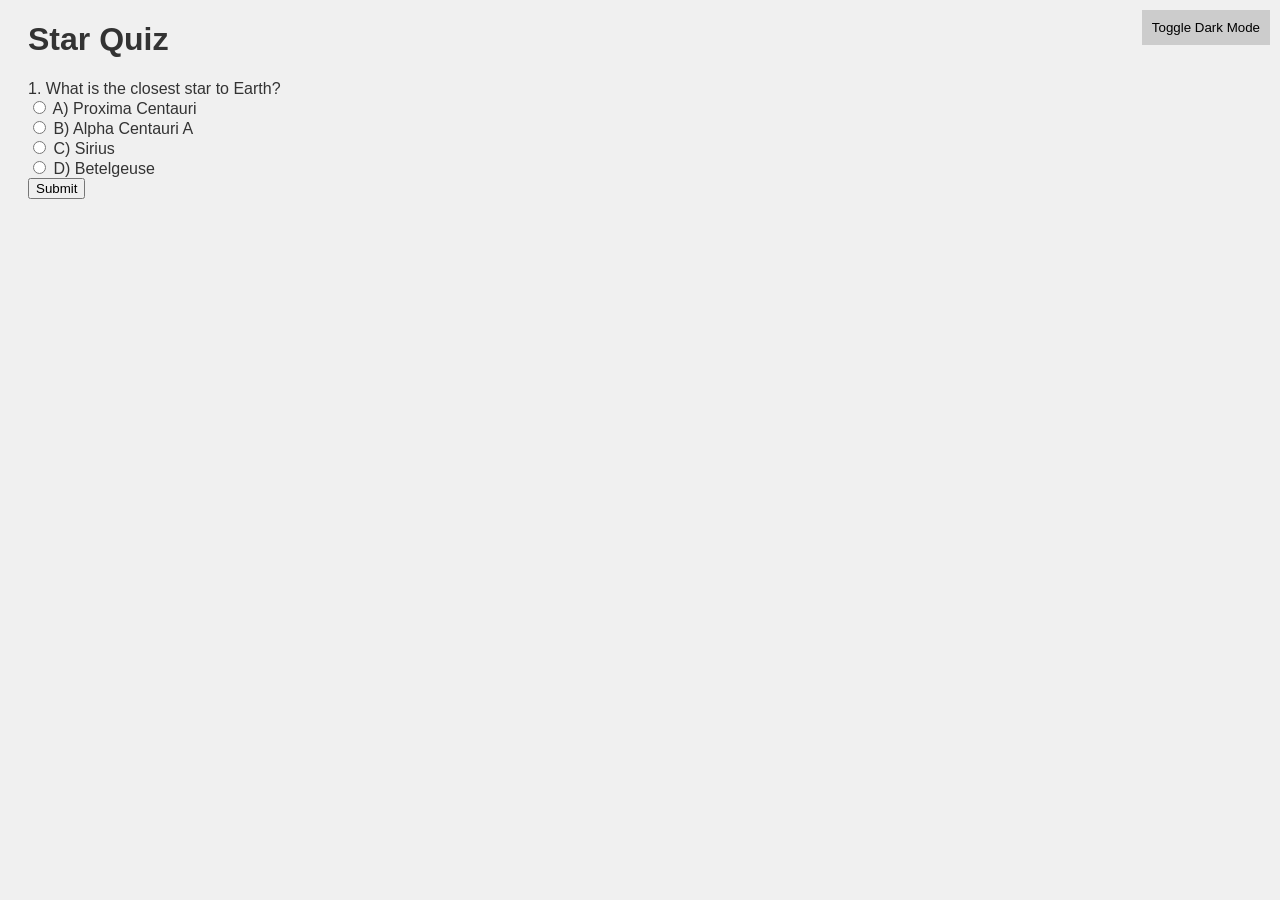
==== index.html @ 3e87122b "Restore original quiz with dark mode toggle in index.html" ====
<!DOCTYPE html>
<html lang="en">
<head>
    <meta charset="UTF-8">
    <meta name="viewport" content="width=device-width, initial-scale=1.0">
    <title>Star Quiz</title>
    <style>
        body {
            font-family: Arial, sans-serif;
            background-color: #f0f0f0;
            color: #333;
            transition: background-color 0.3s, color 0.3s;
        }
        .dark-mode {
            background-color: #1a1a1a;
            color: #e8e8e8;
        }
        .toggle {
            position: fixed;
            top: 10px;
            right: 10px;
            background-color: #ccc;
            border: none;
            padding: 10px;
            cursor: pointer;
        }
        .quiz-container {
            margin: 20px;
        }
    </style>
</head>
<body>
    <button class="toggle" onclick="toggleMode()">Toggle Dark Mode</button>
    <div class="quiz-container">
        <h1>Star Quiz</h1>
        <form id="quiz-form">
            <div>
                <label for="q1">1. What is the closest star to Earth?</label><br>
                <input type="radio" name="q1" value="a"> A) Proxima Centauri<br>
                <input type="radio" name="q1" value="b"> B) Alpha Centauri A<br>
                <input type="radio" name="q1" value="c"> C) Sirius<br>
                <input type="radio" name="q1" value="d"> D) Betelgeuse<br>
            </div>
            <!-- Additional 19 questions go here -->
            <input type="submit" value="Submit">
        </form>
        <div id="score-container" style="display:none;"></div>
    </div>
    <script>
        function toggleMode() {
            document.body.classList.toggle('dark-mode');
        }
        document.getElementById('quiz-form').onsubmit = function(event) {
            event.preventDefault();
            // Scoring logic goes here
            const score = 0; // Placeholder for actual score
            document.getElementById('score-container').innerText = `Your score: ${score}`;
            document.getElementById('score-container').style.display = 'block';
        };
    </script>
</body>
</html>
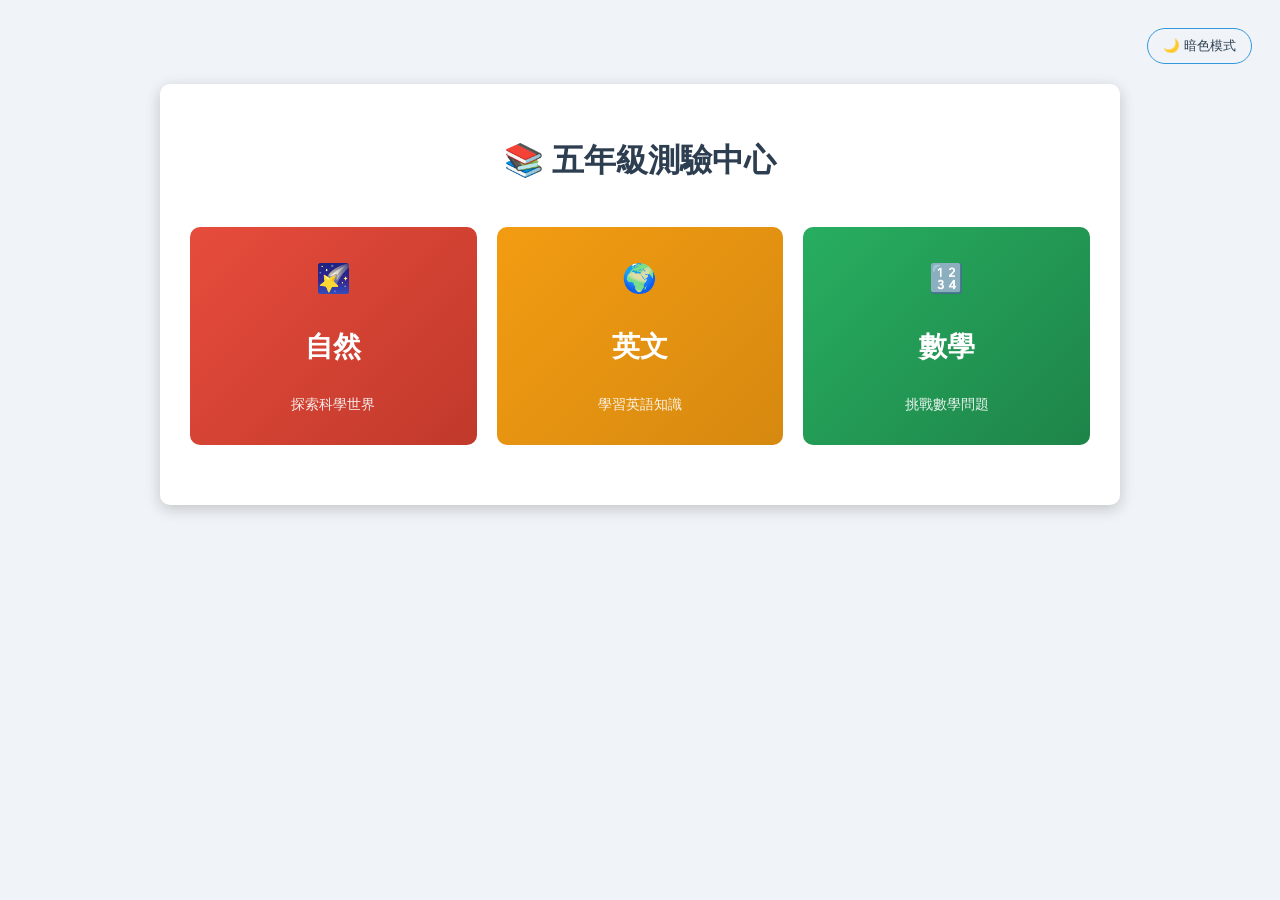
==== commit cf11c093: "Update index.html to create main page for subjects index" ====
--- a/index.html
+++ b/index.html
@@ -1,62 +1,163 @@
 <!DOCTYPE html>
-<html lang="en">
+<html lang="zh-Hant">
 <head>
     <meta charset="UTF-8">
     <meta name="viewport" content="width=device-width, initial-scale=1.0">
-    <title>Star Quiz</title>
+    <title>五年級測驗中心</title>
     <style>
-        body {
-            font-family: Arial, sans-serif;
-            background-color: #f0f0f0;
-            color: #333;
-            transition: background-color 0.3s, color 0.3s;
+        :root {
+            --bg-color: #f0f4f8;
+            --container-bg: #ffffff;
+            --text-color: #2c3e50;
+            --btn-bg: #3498db;
+            --science-color: #e74c3c;
+            --english-color: #f39c12;
+            --math-color: #27ae60;
         }
-        .dark-mode {
-            background-color: #1a1a1a;
-            color: #e8e8e8;
+
+        [data-theme='dark'] {
+            --bg-color: #1a1a2e;
+            --container-bg: #16213e;
+            --text-color: #e0e0e0;
+            --btn-bg: #0077b6;
+            --science-color: #ff4d4d;
+            --english-color: #ffb84d;
+            --math-color: #4ade80;
         }
-        .toggle {
-            position: fixed;
-            top: 10px;
-            right: 10px;
-            background-color: #ccc;
-            border: none;
-            padding: 10px;
+
+        body { 
+            font-family: "Microsoft JhengHei", sans-serif; 
+            background-color: var(--bg-color); 
+            color: var(--text-color);
+            padding: 20px; 
+            line-height: 1.6; 
+            transition: all 0.3s ease;
+        }
+
+        .theme-toggle { 
+            text-align: right; 
+            margin-bottom: 20px; 
+        }
+
+        #themeBtn { 
+            padding: 8px 15px; 
+            cursor: pointer; 
+            border-radius: 20px; 
+            border: 1px solid var(--btn-bg); 
+            background: transparent; 
+            color: var(--text-color); 
+        }
+
+        .container { 
+            max-width: 900px; 
+            margin: auto; 
+            background: var(--container-bg); 
+            padding: 30px; 
+            border-radius: 10px; 
+            box-shadow: 0 4px 15px rgba(0,0,0,0.2); 
+        }
+
+        h1 { 
+            text-align: center; 
+            color: var(--text-color); 
+            margin-bottom: 40px;
+        }
+
+        .subjects-grid {
+            display: grid;
+            grid-template-columns: repeat(auto-fit, minmax(250px, 1fr));
+            gap: 20px;
+            margin-bottom: 30px;
+        }
+
+        .subject-card {
+            padding: 30px;
+            border-radius: 10px;
+            text-align: center;
+            color: white;
+            text-decoration: none;
+            transition: transform 0.3s, box-shadow 0.3s;
             cursor: pointer;
         }
-        .quiz-container {
-            margin: 20px;
+
+        .subject-card:hover {
+            transform: translateY(-5px);
+            box-shadow: 0 8px 20px rgba(0,0,0,0.3);
+        }
+
+        .science-card {
+            background: linear-gradient(135deg, var(--science-color), #c0392b);
+        }
+
+        .english-card {
+            background: linear-gradient(135deg, var(--english-color), #d68910);
+        }
+
+        .math-card {
+            background: linear-gradient(135deg, var(--math-color), #1e8449);
+        }
+
+        .subject-card h2 {
+            margin-top: 0;
+            font-size: 28px;
+        }
+
+        .subject-card p {
+            margin: 10px 0 0 0;
+            font-size: 14px;
+            opacity: 0.9;
         }
     </style>
 </head>
 <body>
-    <button class="toggle" onclick="toggleMode()">Toggle Dark Mode</button>
-    <div class="quiz-container">
-        <h1>Star Quiz</h1>
-        <form id="quiz-form">
-            <div>
-                <label for="q1">1. What is the closest star to Earth?</label><br>
-                <input type="radio" name="q1" value="a"> A) Proxima Centauri<br>
-                <input type="radio" name="q1" value="b"> B) Alpha Centauri A<br>
-                <input type="radio" name="q1" value="c"> C) Sirius<br>
-                <input type="radio" name="q1" value="d"> D) Betelgeuse<br>
-            </div>
-            <!-- Additional 19 questions go here -->
-            <input type="submit" value="Submit">
-        </form>
-        <div id="score-container" style="display:none;"></div>
+
+<div class="theme-toggle">
+    <button id="themeBtn" onclick="toggleTheme()">🌙 暗色模式</button>
+</div>
+
+<div class="container">
+    <h1>📚 五年級測驗中心</h1>
+    
+    <div class="subjects-grid">
+        <a href="science.html" class="subject-card science-card">
+            <h2>🌠</h2>
+            <h2>自然</h2>
+            <p>探索科學世界</p>
+        </a>
+        
+        <a href="english.html" class="subject-card english-card">
+            <h2>🌍</h2>
+            <h2>英文</h2>
+            <p>學習英語知識</p>
+        </a>
+        
+        <a href="math.html" class="subject-card math-card">
+            <h2>🔢</h2>
+            <h2>數學</h2>
+            <p>挑戰數學問題</p>
+        </a>
     </div>
-    <script>
-        function toggleMode() {
-            document.body.classList.toggle('dark-mode');
-        }
-        document.getElementById('quiz-form').onsubmit = function(event) {
-            event.preventDefault();
-            // Scoring logic goes here
-            const score = 0; // Placeholder for actual score
-            document.getElementById('score-container').innerText = `Your score: ${score}`;
-            document.getElementById('score-container').style.display = 'block';
-        };
-    </script>
+</div>
+
+<script>
+    function toggleTheme() {
+        const html = document.documentElement;
+        const btn = document.getElementById('themeBtn');
+        const currentTheme = html.getAttribute('data-theme');
+        const newTheme = currentTheme === 'dark' ? 'light' : 'dark';
+        
+        html.setAttribute('data-theme', newTheme);
+        btn.textContent = newTheme === 'dark' ? '☀️ 亮色模式' : '🌙 暗色模式';
+        localStorage.setItem('theme', newTheme);
+    }
+
+    window.addEventListener('DOMContentLoaded', function() {
+        const savedTheme = localStorage.getItem('theme') || 'light';
+        document.documentElement.setAttribute('data-theme', savedTheme);
+        const btn = document.getElementById('themeBtn');
+        if (savedTheme === 'dark') btn.textContent = '☀️ 亮色模式';
+    });
+</script>
+
 </body>
 </html>
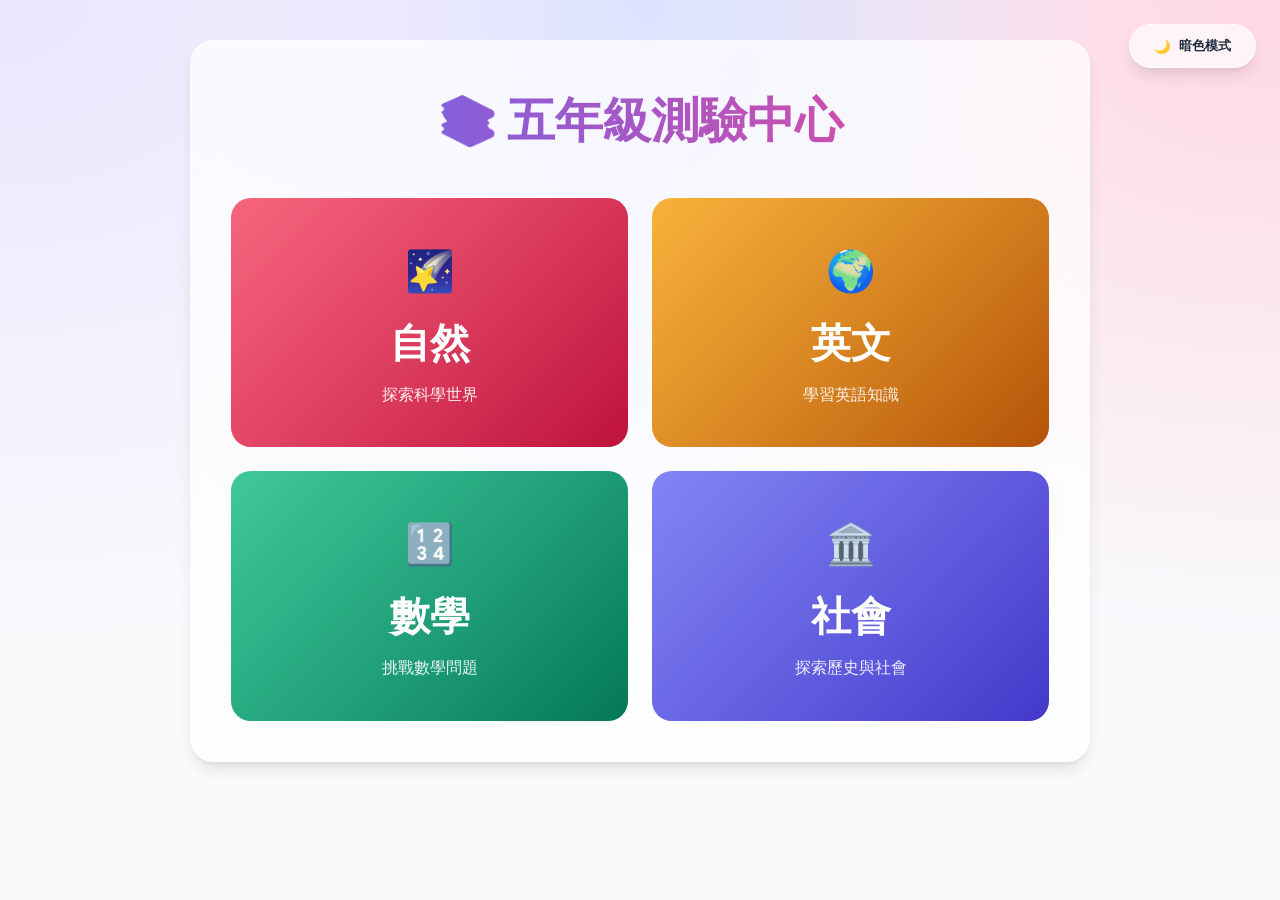
==== commit 01cf9921: "Add Society category with Unit 2 quiz and Math Unit 3 quiz with history tracking" ====
--- a/index.html
+++ b/index.html
@@ -4,115 +4,12 @@
     <meta charset="UTF-8">
     <meta name="viewport" content="width=device-width, initial-scale=1.0">
     <title>五年級測驗中心</title>
-    <style>
-        :root {
-            --bg-color: #f0f4f8;
-            --container-bg: #ffffff;
-            --text-color: #2c3e50;
-            --btn-bg: #3498db;
-            --science-color: #e74c3c;
-            --english-color: #f39c12;
-            --math-color: #27ae60;
-        }
-
-        [data-theme='dark'] {
-            --bg-color: #1a1a2e;
-            --container-bg: #16213e;
-            --text-color: #e0e0e0;
-            --btn-bg: #0077b6;
-            --science-color: #ff4d4d;
-            --english-color: #ffb84d;
-            --math-color: #4ade80;
-        }
-
-        body { 
-            font-family: "Microsoft JhengHei", sans-serif; 
-            background-color: var(--bg-color); 
-            color: var(--text-color);
-            padding: 20px; 
-            line-height: 1.6; 
-            transition: all 0.3s ease;
-        }
-
-        .theme-toggle { 
-            text-align: right; 
-            margin-bottom: 20px; 
-        }
-
-        #themeBtn { 
-            padding: 8px 15px; 
-            cursor: pointer; 
-            border-radius: 20px; 
-            border: 1px solid var(--btn-bg); 
-            background: transparent; 
-            color: var(--text-color); 
-        }
-
-        .container { 
-            max-width: 900px; 
-            margin: auto; 
-            background: var(--container-bg); 
-            padding: 30px; 
-            border-radius: 10px; 
-            box-shadow: 0 4px 15px rgba(0,0,0,0.2); 
-        }
-
-        h1 { 
-            text-align: center; 
-            color: var(--text-color); 
-            margin-bottom: 40px;
-        }
-
-        .subjects-grid {
-            display: grid;
-            grid-template-columns: repeat(auto-fit, minmax(250px, 1fr));
-            gap: 20px;
-            margin-bottom: 30px;
-        }
-
-        .subject-card {
-            padding: 30px;
-            border-radius: 10px;
-            text-align: center;
-            color: white;
-            text-decoration: none;
-            transition: transform 0.3s, box-shadow 0.3s;
-            cursor: pointer;
-        }
-
-        .subject-card:hover {
-            transform: translateY(-5px);
-            box-shadow: 0 8px 20px rgba(0,0,0,0.3);
-        }
-
-        .science-card {
-            background: linear-gradient(135deg, var(--science-color), #c0392b);
-        }
-
-        .english-card {
-            background: linear-gradient(135deg, var(--english-color), #d68910);
-        }
-
-        .math-card {
-            background: linear-gradient(135deg, var(--math-color), #1e8449);
-        }
-
-        .subject-card h2 {
-            margin-top: 0;
-            font-size: 28px;
-        }
-
-        .subject-card p {
-            margin: 10px 0 0 0;
-            font-size: 14px;
-            opacity: 0.9;
-        }
-    </style>
+    <link rel="stylesheet" href="style.css">
 </head>
 <body>
 
 <div class="theme-toggle">
-    <button id="themeBtn" onclick="toggleTheme()">🌙 暗色模式</button>
+    <button id="themeBtn" onclick="toggleTheme()"><span>🌙</span> 暗色模式</button>
 </div>
 
 <div class="container">
@@ -136,6 +33,12 @@
             <h2>數學</h2>
             <p>挑戰數學問題</p>
         </a>
+
+        <a href="society.html" class="subject-card society-card">
+            <h2>🏛️</h2>
+            <h2>社會</h2>
+            <p>探索歷史與社會</p>
+        </a>
     </div>
 </div>
 
@@ -147,7 +50,7 @@
         const newTheme = currentTheme === 'dark' ? 'light' : 'dark';
         
         html.setAttribute('data-theme', newTheme);
-        btn.textContent = newTheme === 'dark' ? '☀️ 亮色模式' : '🌙 暗色模式';
+        btn.innerHTML = newTheme === 'dark' ? '<span>☀️</span> 亮色模式' : '<span>🌙</span> 暗色模式';
         localStorage.setItem('theme', newTheme);
     }
 
@@ -155,7 +58,7 @@
         const savedTheme = localStorage.getItem('theme') || 'light';
         document.documentElement.setAttribute('data-theme', savedTheme);
         const btn = document.getElementById('themeBtn');
-        if (savedTheme === 'dark') btn.textContent = '☀️ 亮色模式';
+        if (savedTheme === 'dark') btn.innerHTML = '<span>☀️</span> 亮色模式';
     });
 </script>
 
--- a/style.css
+++ b/style.css
@@ -0,0 +1,258 @@
+@import url('https://fonts.googleapis.com/css2?family=Inter:wght@400;500;600;700&family=Outfit:wght@400;600;800&display=swap');
+
+/* Modern Design Tokens */
+:root {
+    /* Color Palette */
+    --accent-primary: #6366f1; /* Indigo */
+    --accent-secondary: #ec4899; /* Pink */
+    --accent-success: #10b981; /* Emerald */
+    --accent-warning: #f59e0b; /* Amber */
+    --accent-danger: #ef4444; /* Red */
+
+    /* Light Mode */
+    --bg-primary: #f8fafc;
+    --bg-secondary: rgba(255, 255, 255, 0.8);
+    --text-primary: #1e293b;
+    --text-secondary: #64748b;
+    --border-color: rgba(226, 232, 240, 0.8);
+    --glass-bg: rgba(255, 255, 255, 0.7);
+    --glass-border: rgba(255, 255, 255, 0.5);
+    --shadow: 0 10px 15px -3px rgba(0, 0, 0, 0.1), 0 4px 6px -2px rgba(0, 0, 0, 0.05);
+}
+
+[data-theme="dark"] {
+    /* Dark Mode */
+    --bg-primary: #0f172a;
+    --bg-secondary: rgba(30, 41, 59, 0.8);
+    --text-primary: #f8fafc;
+    --text-secondary: #94a3b8;
+    --border-color: rgba(51, 65, 85, 0.8);
+    --glass-bg: rgba(30, 41, 59, 0.7);
+    --glass-border: rgba(255, 255, 255, 0.05);
+    --shadow: 0 20px 25px -5px rgba(0, 0, 0, 0.3), 0 10px 10px -5px rgba(0, 0, 0, 0.04);
+}
+
+/* Global Styles */
+* {
+    margin: 0;
+    padding: 0;
+    box-sizing: border-box;
+    transition: background-color 0.4s cubic-bezier(0.4, 0, 0.2, 1), 
+                color 0.4s cubic-bezier(0.4, 0, 0.2, 1),
+                border-color 0.4s cubic-bezier(0.4, 0, 0.2, 1),
+                box-shadow 0.4s cubic-bezier(0.4, 0, 0.2, 1);
+}
+
+body {
+    font-family: 'Inter', "Microsoft JhengHei", sans-serif;
+    background-color: var(--bg-primary);
+    background-image: radial-gradient(at 0% 0%, hsla(253,16%,7%,1) 0, transparent 50%), 
+                      radial-gradient(at 50% 0%, hsla(225,39%,30%,1) 0, transparent 50%), 
+                      radial-gradient(at 100% 0%, hsla(339,49%,30%,1) 0, transparent 50%);
+    background-attachment: fixed;
+    color: var(--text-primary);
+    line-height: 1.6;
+    min-height: 100vh;
+    padding: 40px 20px;
+}
+
+[data-theme="light"] body {
+    background-image: radial-gradient(at 0% 0%, hsla(253,100%,95%,1) 0, transparent 50%), 
+                      radial-gradient(at 50% 0%, hsla(225,100%,92%,1) 0, transparent 50%), 
+                      radial-gradient(at 100% 0%, hsla(339,100%,92%,1) 0, transparent 50%);
+}
+
+.container {
+    max-width: 900px;
+    margin: 0 auto;
+    background: var(--glass-bg);
+    backdrop-filter: blur(16px);
+    -webkit-backdrop-filter: blur(16px);
+    border: 1px solid var(--glass-border);
+    padding: 40px;
+    border-radius: 24px;
+    box-shadow: var(--shadow);
+}
+
+h1, h2, h3 {
+    font-family: 'Outfit', sans-serif;
+    color: var(--text-primary);
+    margin-bottom: 1.5rem;
+}
+
+h1 {
+    font-size: 3rem;
+    font-weight: 800;
+    text-align: center;
+    background: linear-gradient(to right, var(--accent-primary), var(--accent-secondary));
+    -webkit-background-clip: text;
+    background-clip: text;
+    -webkit-text-fill-color: transparent;
+    margin-bottom: 2.5rem;
+}
+
+/* Theme Toggle */
+.theme-toggle {
+    position: fixed;
+    top: 24px;
+    right: 24px;
+    z-index: 1000;
+}
+
+#themeBtn {
+    background: var(--glass-bg);
+    backdrop-filter: blur(8px);
+    border: 1px solid var(--glass-border);
+    color: var(--text-primary);
+    padding: 12px 24px;
+    border-radius: 99px;
+    font-weight: 600;
+    cursor: pointer;
+    box-shadow: var(--shadow);
+    display: flex;
+    align-items: center;
+    gap: 8px;
+}
+
+#themeBtn:hover {
+    transform: translateY(-2px);
+    background: var(--bg-secondary);
+}
+
+/* Subjects Grid */
+.subjects-grid {
+    display: grid;
+    grid-template-columns: repeat(auto-fit, minmax(260px, 1fr));
+    gap: 24px;
+}
+
+.subject-card {
+    position: relative;
+    padding: 40px 30px;
+    border-radius: 20px;
+    text-align: center;
+    text-decoration: none;
+    color: white;
+    overflow: hidden;
+    transition: transform 0.4s cubic-bezier(0.175, 0.885, 0.32, 1.275);
+}
+
+.subject-card::before {
+    content: '';
+    position: absolute;
+    top: 0;
+    left: 0;
+    width: 100%;
+    height: 100%;
+    background: linear-gradient(135deg, rgba(255,255,255,0.2), transparent);
+    z-index: 1;
+}
+
+.subject-card:hover {
+    transform: translateY(-12px);
+    box-shadow: 0 20px 40px rgba(0,0,0,0.2);
+}
+
+.science-card { background: linear-gradient(135deg, #f43f5e, #be123c); }
+.english-card { background: linear-gradient(135deg, #f59e0b, #b45309); }
+.math-card { background: linear-gradient(135deg, #10b981, #047857); }
+.society-card { background: linear-gradient(135deg, #6366f1, #4338ca); }
+
+.subject-card h2 {
+    color: white;
+    font-size: 2.5rem;
+    margin-bottom: 0.5rem;
+    z-index: 2;
+    position: relative;
+}
+
+.subject-card p {
+    font-weight: 500;
+    opacity: 0.9;
+    z-index: 2;
+    position: relative;
+}
+
+/* Quiz Styles */
+.question {
+    background: var(--bg-primary);
+    padding: 24px;
+    border-radius: 16px;
+    margin-bottom: 24px;
+    border: 1px solid var(--border-color);
+}
+
+.question p {
+    font-size: 1.25rem;
+    font-weight: 600;
+}
+
+.options li {
+    list-style: none;
+    margin: 12px 0;
+}
+
+.options label {
+    display: flex;
+    align-items: center;
+    padding: 16px 24px;
+    background: var(--bg-secondary);
+    border: 1px solid var(--border-color);
+    border-radius: 12px;
+    cursor: pointer;
+    transition: all 0.2s ease;
+    font-size: 1.15rem;
+}
+
+.options label:hover {
+    border-color: var(--accent-primary);
+    background: var(--bg-primary);
+}
+
+.options input[type="radio"]:checked + span {
+    color: var(--accent-primary);
+    font-weight: 600;
+}
+
+button#submitBtn {
+    background: linear-gradient(to right, var(--accent-primary), var(--accent-secondary));
+    color: white;
+    border: none;
+    padding: 18px;
+    border-radius: 16px;
+    font-size: 1.1rem;
+    font-weight: 700;
+    width: 100%;
+    cursor: pointer;
+    box-shadow: 0 10px 20px -5px rgba(99, 102, 241, 0.4);
+}
+
+button#submitBtn:hover {
+    transform: scale(1.02);
+    box-shadow: 0 15px 30px -5px rgba(99, 102, 241, 0.5);
+}
+
+#result {
+    margin-top: 40px;
+    padding: 30px;
+    border-radius: 20px;
+    background: var(--glass-bg);
+    border: 2px solid var(--accent-primary);
+}
+
+.history-item {
+    background: var(--bg-primary);
+    padding: 20px;
+    border-radius: 16px;
+    margin-bottom: 16px;
+    border: 1px solid var(--border-color);
+}
+
+/* Responsive */
+@media (max-width: 640px) {
+    body { padding: 20px 10px; }
+    .container { padding: 24px; border-radius: 20px; }
+    h1 { font-size: 2.2rem; }
+    .theme-toggle { top: 12px; right: 12px; }
+    #themeBtn { padding: 8px 16px; font-size: 0.9rem; }
+}
